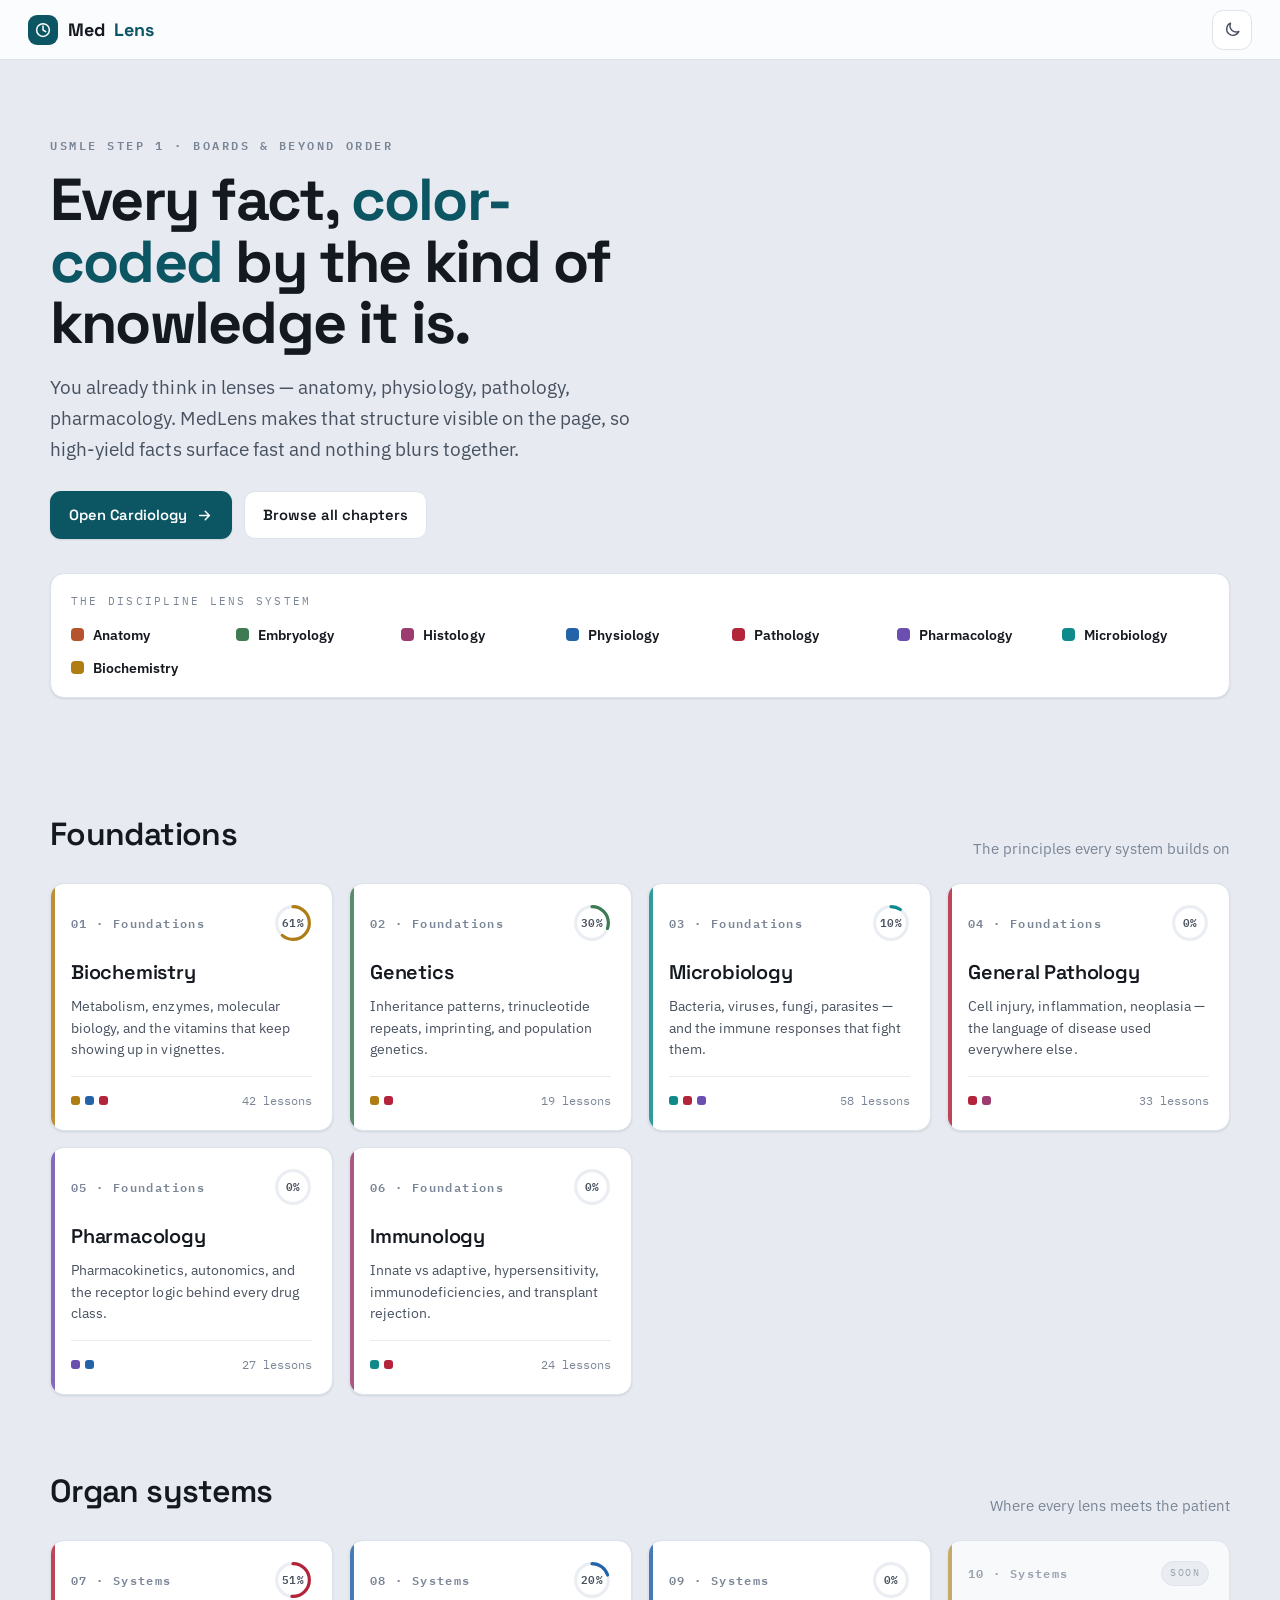
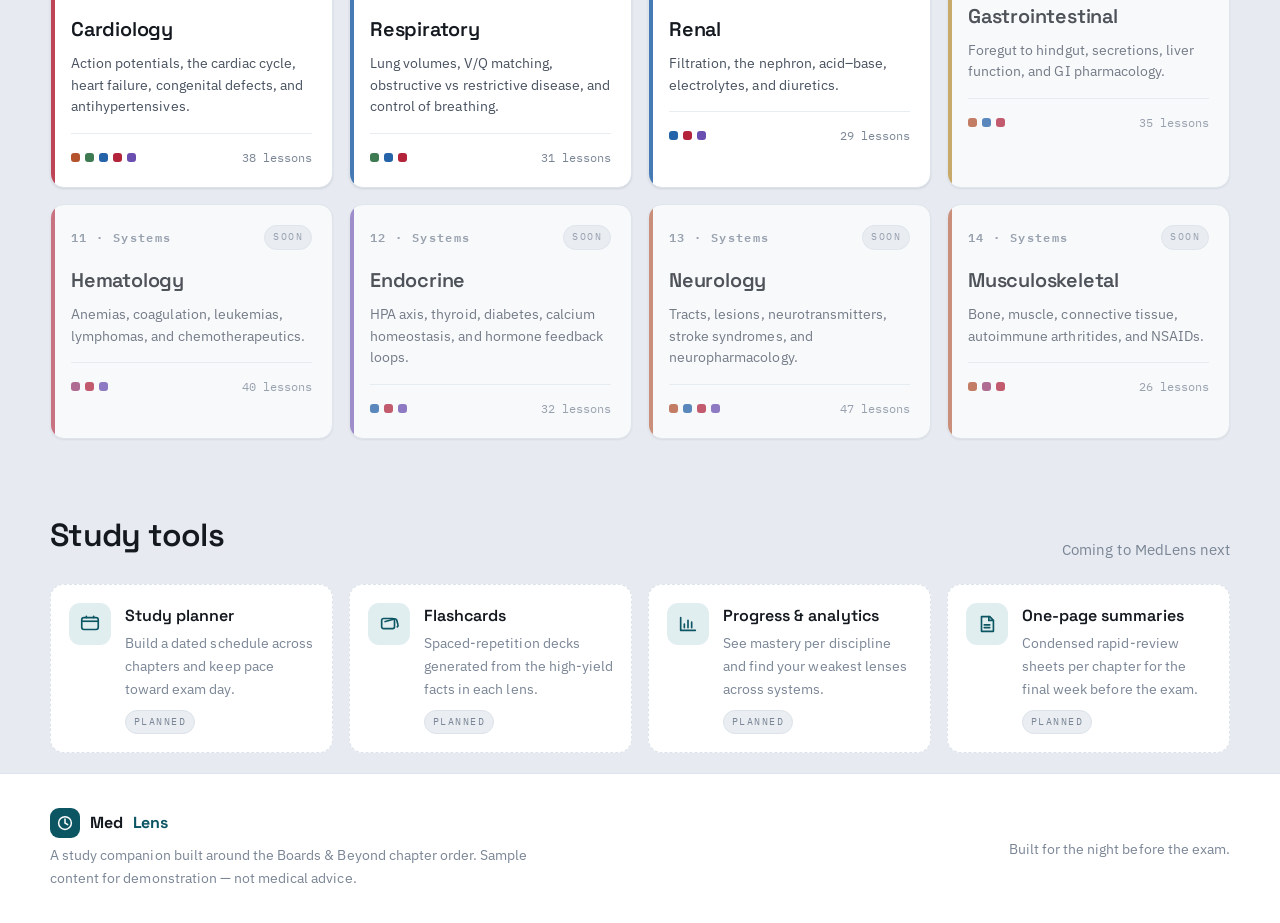
==== index.html @ 63e0695b "Add files via upload" ====
<!DOCTYPE html>
<html lang="en" data-theme="light">
<head>
<meta charset="UTF-8">
<meta name="viewport" content="width=device-width, initial-scale=1">
<title>MedLens — USMLE Step 1, organized by discipline</title>
<meta name="description" content="A Step 1 study system that color-codes every fact by discipline — anatomy, physiology, pathology, pharmacology — so you always know what kind of knowledge you're reading.">
<link rel="preconnect" href="https://fonts.googleapis.com">
<link rel="preconnect" href="https://fonts.gstatic.com" crossorigin>
<link href="https://fonts.googleapis.com/css2?family=Space+Grotesk:wght@500;600;700&family=IBM+Plex+Sans:wght@400;500;600;700&family=IBM+Plex+Mono:wght@400;500;600&display=swap" rel="stylesheet">
<link rel="stylesheet" href="styles.css">
</head>
<body>

<!-- top bar -->
<header class="topbar">
  <a class="brand" href="index.html">
    <span class="brand-mark" aria-hidden="true">
      <svg viewBox="0 0 24 24" fill="none"><circle cx="12" cy="12" r="8.5" stroke="currentColor" stroke-width="2"/><path d="M12 6.5V12l3.6 2.2" stroke="currentColor" stroke-width="2" stroke-linecap="round"/></svg>
    </span>
    Med<b>Lens</b>
  </a>
  <span class="topbar-spacer"></span>
  <button class="iconbtn" data-theme-toggle aria-label="Toggle dark mode">
    <svg class="moon" viewBox="0 0 24 24" fill="none"><path d="M20 14.5A8 8 0 0 1 9.5 4 8 8 0 1 0 20 14.5Z" stroke="currentColor" stroke-width="1.8" stroke-linejoin="round"/></svg>
    <svg class="sun" viewBox="0 0 24 24" fill="none"><circle cx="12" cy="12" r="4.2" stroke="currentColor" stroke-width="1.8"/><path d="M12 2.5v2.6M12 18.9v2.6M21.5 12h-2.6M5.1 12H2.5M18.7 5.3l-1.8 1.8M7.1 16.9l-1.8 1.8M18.7 18.7l-1.8-1.8M7.1 7.1 5.3 5.3" stroke="currentColor" stroke-width="1.8" stroke-linecap="round"/></svg>
  </button>
</header>

<main class="wrap">

  <!-- hero -->
  <section class="hero">
    <p class="eyebrow">USMLE Step 1 · Boards &amp; Beyond order</p>
    <h1>Every fact, <span class="hl">color-coded</span> by the kind of knowledge it is.</h1>
    <p class="lede">You already think in lenses — anatomy, physiology, pathology, pharmacology. MedLens makes that structure visible on the page, so high-yield facts surface fast and nothing blurs together.</p>
    <div class="hero-actions">
      <a class="btn btn-primary" href="cardiology.html">
        Open Cardiology
        <svg viewBox="0 0 24 24" fill="none"><path d="M5 12h14M13 6l6 6-6 6" stroke="currentColor" stroke-width="2" stroke-linecap="round" stroke-linejoin="round"/></svg>
      </a>
      <a class="btn btn-ghost" href="#systems">Browse all chapters</a>
    </div>

    <!-- the discipline legend: the system, stated once -->
    <div class="legend">
      <div class="legend-h">The discipline lens system</div>
      <div class="legend-grid">
        <span class="legend-item" style="--accent:var(--anatomy)"><i class="swatch"></i><b>Anatomy</b></span>
        <span class="legend-item" style="--accent:var(--embryo)"><i class="swatch"></i><b>Embryology</b></span>
        <span class="legend-item" style="--accent:var(--histo)"><i class="swatch"></i><b>Histology</b></span>
        <span class="legend-item" style="--accent:var(--physio)"><i class="swatch"></i><b>Physiology</b></span>
        <span class="legend-item" style="--accent:var(--patho)"><i class="swatch"></i><b>Pathology</b></span>
        <span class="legend-item" style="--accent:var(--pharm)"><i class="swatch"></i><b>Pharmacology</b></span>
        <span class="legend-item" style="--accent:var(--micro)"><i class="swatch"></i><b>Microbiology</b></span>
        <span class="legend-item" style="--accent:var(--biochem)"><i class="swatch"></i><b>Biochemistry</b></span>
      </div>
    </div>
  </section>

  <!-- foundations -->
  <section id="foundations">
    <div class="sec-head">
      <h2>Foundations</h2>
      <p>The principles every system builds on</p>
    </div>
    <div class="grid">

      <a class="chap" href="#" style="--accent:var(--biochem)">
        <div class="chap-top">
          <span class="chap-no">01 · Foundations</span>
          <svg class="ring" viewBox="0 0 36 36"><circle cx="18" cy="18" r="15.5" fill="none" stroke="var(--surface-3)" stroke-width="3"/><circle cx="18" cy="18" r="15.5" fill="none" stroke="var(--accent)" stroke-width="3" stroke-linecap="round" stroke-dasharray="97.4" stroke-dashoffset="38" transform="rotate(-90 18 18)"/><text x="18" y="21.5" text-anchor="middle">61%</text></svg>
        </div>
        <h3>Biochemistry</h3>
        <p class="desc">Metabolism, enzymes, molecular biology, and the vitamins that keep showing up in vignettes.</p>
        <div class="chap-meta">
          <span class="lens-ticks"><i class="tick" style="--c:var(--biochem)"></i><i class="tick" style="--c:var(--physio)"></i><i class="tick" style="--c:var(--patho)"></i></span>
          <span class="lessons">42 lessons</span>
        </div>
      </a>

      <a class="chap" href="#" style="--accent:var(--embryo)">
        <div class="chap-top">
          <span class="chap-no">02 · Foundations</span>
          <svg class="ring" viewBox="0 0 36 36"><circle cx="18" cy="18" r="15.5" fill="none" stroke="var(--surface-3)" stroke-width="3"/><circle cx="18" cy="18" r="15.5" fill="none" stroke="var(--accent)" stroke-width="3" stroke-linecap="round" stroke-dasharray="97.4" stroke-dashoffset="68" transform="rotate(-90 18 18)"/><text x="18" y="21.5" text-anchor="middle">30%</text></svg>
        </div>
        <h3>Genetics</h3>
        <p class="desc">Inheritance patterns, trinucleotide repeats, imprinting, and population genetics.</p>
        <div class="chap-meta">
          <span class="lens-ticks"><i class="tick" style="--c:var(--biochem)"></i><i class="tick" style="--c:var(--patho)"></i></span>
          <span class="lessons">19 lessons</span>
        </div>
      </a>

      <a class="chap" href="#" style="--accent:var(--micro)">
        <div class="chap-top">
          <span class="chap-no">03 · Foundations</span>
          <svg class="ring" viewBox="0 0 36 36"><circle cx="18" cy="18" r="15.5" fill="none" stroke="var(--surface-3)" stroke-width="3"/><circle cx="18" cy="18" r="15.5" fill="none" stroke="var(--accent)" stroke-width="3" stroke-linecap="round" stroke-dasharray="97.4" stroke-dashoffset="88" transform="rotate(-90 18 18)"/><text x="18" y="21.5" text-anchor="middle">10%</text></svg>
        </div>
        <h3>Microbiology</h3>
        <p class="desc">Bacteria, viruses, fungi, parasites — and the immune responses that fight them.</p>
        <div class="chap-meta">
          <span class="lens-ticks"><i class="tick" style="--c:var(--micro)"></i><i class="tick" style="--c:var(--patho)"></i><i class="tick" style="--c:var(--pharm)"></i></span>
          <span class="lessons">58 lessons</span>
        </div>
      </a>

      <a class="chap" href="#" style="--accent:var(--patho)">
        <div class="chap-top">
          <span class="chap-no">04 · Foundations</span>
          <svg class="ring" viewBox="0 0 36 36"><circle cx="18" cy="18" r="15.5" fill="none" stroke="var(--surface-3)" stroke-width="3"/><circle cx="18" cy="18" r="15.5" fill="none" stroke="var(--accent)" stroke-width="3" stroke-linecap="round" stroke-dasharray="97.4" stroke-dashoffset="97.4" transform="rotate(-90 18 18)"/><text x="18" y="21.5" text-anchor="middle">0%</text></svg>
        </div>
        <h3>General Pathology</h3>
        <p class="desc">Cell injury, inflammation, neoplasia — the language of disease used everywhere else.</p>
        <div class="chap-meta">
          <span class="lens-ticks"><i class="tick" style="--c:var(--patho)"></i><i class="tick" style="--c:var(--histo)"></i></span>
          <span class="lessons">33 lessons</span>
        </div>
      </a>

      <a class="chap" href="#" style="--accent:var(--pharm)">
        <div class="chap-top">
          <span class="chap-no">05 · Foundations</span>
          <svg class="ring" viewBox="0 0 36 36"><circle cx="18" cy="18" r="15.5" fill="none" stroke="var(--surface-3)" stroke-width="3"/><circle cx="18" cy="18" r="15.5" fill="none" stroke="var(--accent)" stroke-width="3" stroke-linecap="round" stroke-dasharray="97.4" stroke-dashoffset="97.4" transform="rotate(-90 18 18)"/><text x="18" y="21.5" text-anchor="middle">0%</text></svg>
        </div>
        <h3>Pharmacology</h3>
        <p class="desc">Pharmacokinetics, autonomics, and the receptor logic behind every drug class.</p>
        <div class="chap-meta">
          <span class="lens-ticks"><i class="tick" style="--c:var(--pharm)"></i><i class="tick" style="--c:var(--physio)"></i></span>
          <span class="lessons">27 lessons</span>
        </div>
      </a>

      <a class="chap" href="#" style="--accent:var(--histo)">
        <div class="chap-top">
          <span class="chap-no">06 · Foundations</span>
          <svg class="ring" viewBox="0 0 36 36"><circle cx="18" cy="18" r="15.5" fill="none" stroke="var(--surface-3)" stroke-width="3"/><circle cx="18" cy="18" r="15.5" fill="none" stroke="var(--accent)" stroke-width="3" stroke-linecap="round" stroke-dasharray="97.4" stroke-dashoffset="97.4" transform="rotate(-90 18 18)"/><text x="18" y="21.5" text-anchor="middle">0%</text></svg>
        </div>
        <h3>Immunology</h3>
        <p class="desc">Innate vs adaptive, hypersensitivity, immunodeficiencies, and transplant rejection.</p>
        <div class="chap-meta">
          <span class="lens-ticks"><i class="tick" style="--c:var(--micro)"></i><i class="tick" style="--c:var(--patho)"></i></span>
          <span class="lessons">24 lessons</span>
        </div>
      </a>

    </div>
  </section>

  <!-- organ systems -->
  <section id="systems">
    <div class="sec-head">
      <h2>Organ systems</h2>
      <p>Where every lens meets the patient</p>
    </div>
    <div class="grid">

      <a class="chap" href="cardiology.html" style="--accent:var(--patho)">
        <div class="chap-top">
          <span class="chap-no">07 · Systems</span>
          <svg class="ring" viewBox="0 0 36 36"><circle cx="18" cy="18" r="15.5" fill="none" stroke="var(--surface-3)" stroke-width="3"/><circle cx="18" cy="18" r="15.5" fill="none" stroke="var(--accent)" stroke-width="3" stroke-linecap="round" stroke-dasharray="97.4" stroke-dashoffset="48" transform="rotate(-90 18 18)"/><text x="18" y="21.5" text-anchor="middle">51%</text></svg>
        </div>
        <h3>Cardiology</h3>
        <p class="desc">Action potentials, the cardiac cycle, heart failure, congenital defects, and antihypertensives.</p>
        <div class="chap-meta">
          <span class="lens-ticks"><i class="tick" style="--c:var(--anatomy)"></i><i class="tick" style="--c:var(--embryo)"></i><i class="tick" style="--c:var(--physio)"></i><i class="tick" style="--c:var(--patho)"></i><i class="tick" style="--c:var(--pharm)"></i></span>
          <span class="lessons">38 lessons</span>
        </div>
      </a>

      <a class="chap" href="respiratory.html" style="--accent:var(--physio)">
        <div class="chap-top">
          <span class="chap-no">08 · Systems</span>
          <svg class="ring" viewBox="0 0 36 36"><circle cx="18" cy="18" r="15.5" fill="none" stroke="var(--surface-3)" stroke-width="3"/><circle cx="18" cy="18" r="15.5" fill="none" stroke="var(--accent)" stroke-width="3" stroke-linecap="round" stroke-dasharray="97.4" stroke-dashoffset="78" transform="rotate(-90 18 18)"/><text x="18" y="21.5" text-anchor="middle">20%</text></svg>
        </div>
        <h3>Respiratory</h3>
        <p class="desc">Lung volumes, V/Q matching, obstructive vs restrictive disease, and control of breathing.</p>
        <div class="chap-meta">
          <span class="lens-ticks"><i class="tick" style="--c:var(--embryo)"></i><i class="tick" style="--c:var(--physio)"></i><i class="tick" style="--c:var(--patho)"></i></span>
          <span class="lessons">31 lessons</span>
        </div>
      </a>

      <a class="chap" href="#" style="--accent:var(--physio)">
        <div class="chap-top">
          <span class="chap-no">09 · Systems</span>
          <svg class="ring" viewBox="0 0 36 36"><circle cx="18" cy="18" r="15.5" fill="none" stroke="var(--surface-3)" stroke-width="3"/><circle cx="18" cy="18" r="15.5" fill="none" stroke="var(--accent)" stroke-width="3" stroke-linecap="round" stroke-dasharray="97.4" stroke-dashoffset="97.4" transform="rotate(-90 18 18)"/><text x="18" y="21.5" text-anchor="middle">0%</text></svg>
        </div>
        <h3>Renal</h3>
        <p class="desc">Filtration, the nephron, acid–base, electrolytes, and diuretics.</p>
        <div class="chap-meta">
          <span class="lens-ticks"><i class="tick" style="--c:var(--physio)"></i><i class="tick" style="--c:var(--patho)"></i><i class="tick" style="--c:var(--pharm)"></i></span>
          <span class="lessons">29 lessons</span>
        </div>
      </a>

      <a class="chap soon" href="#" style="--accent:var(--biochem)">
        <div class="chap-top">
          <span class="chap-no">10 · Systems</span>
          <span class="badge-soon">Soon</span>
        </div>
        <h3>Gastrointestinal</h3>
        <p class="desc">Foregut to hindgut, secretions, liver function, and GI pharmacology.</p>
        <div class="chap-meta">
          <span class="lens-ticks"><i class="tick" style="--c:var(--anatomy)"></i><i class="tick" style="--c:var(--physio)"></i><i class="tick" style="--c:var(--patho)"></i></span>
          <span class="lessons">35 lessons</span>
        </div>
      </a>

      <a class="chap soon" href="#" style="--accent:var(--patho)">
        <div class="chap-top">
          <span class="chap-no">11 · Systems</span>
          <span class="badge-soon">Soon</span>
        </div>
        <h3>Hematology</h3>
        <p class="desc">Anemias, coagulation, leukemias, lymphomas, and chemotherapeutics.</p>
        <div class="chap-meta">
          <span class="lens-ticks"><i class="tick" style="--c:var(--histo)"></i><i class="tick" style="--c:var(--patho)"></i><i class="tick" style="--c:var(--pharm)"></i></span>
          <span class="lessons">40 lessons</span>
        </div>
      </a>

      <a class="chap soon" href="#" style="--accent:var(--pharm)">
        <div class="chap-top">
          <span class="chap-no">12 · Systems</span>
          <span class="badge-soon">Soon</span>
        </div>
        <h3>Endocrine</h3>
        <p class="desc">HPA axis, thyroid, diabetes, calcium homeostasis, and hormone feedback loops.</p>
        <div class="chap-meta">
          <span class="lens-ticks"><i class="tick" style="--c:var(--physio)"></i><i class="tick" style="--c:var(--patho)"></i><i class="tick" style="--c:var(--pharm)"></i></span>
          <span class="lessons">32 lessons</span>
        </div>
      </a>

      <a class="chap soon" href="#" style="--accent:var(--anatomy)">
        <div class="chap-top">
          <span class="chap-no">13 · Systems</span>
          <span class="badge-soon">Soon</span>
        </div>
        <h3>Neurology</h3>
        <p class="desc">Tracts, lesions, neurotransmitters, stroke syndromes, and neuropharmacology.</p>
        <div class="chap-meta">
          <span class="lens-ticks"><i class="tick" style="--c:var(--anatomy)"></i><i class="tick" style="--c:var(--physio)"></i><i class="tick" style="--c:var(--patho)"></i><i class="tick" style="--c:var(--pharm)"></i></span>
          <span class="lessons">47 lessons</span>
        </div>
      </a>

      <a class="chap soon" href="#" style="--accent:var(--anatomy)">
        <div class="chap-top">
          <span class="chap-no">14 · Systems</span>
          <span class="badge-soon">Soon</span>
        </div>
        <h3>Musculoskeletal</h3>
        <p class="desc">Bone, muscle, connective tissue, autoimmune arthritides, and NSAIDs.</p>
        <div class="chap-meta">
          <span class="lens-ticks"><i class="tick" style="--c:var(--anatomy)"></i><i class="tick" style="--c:var(--histo)"></i><i class="tick" style="--c:var(--patho)"></i></span>
          <span class="lessons">26 lessons</span>
        </div>
      </a>

    </div>
  </section>

  <!-- future tools -->
  <section id="tools">
    <div class="sec-head">
      <h2>Study tools</h2>
      <p>Coming to MedLens next</p>
    </div>
    <div class="grid">
      <div class="tool">
        <span class="tool-ic"><svg viewBox="0 0 24 24" fill="none"><rect x="3" y="5" width="18" height="13" rx="2.4" stroke="currentColor" stroke-width="1.8"/><path d="M3 9h18" stroke="currentColor" stroke-width="1.8"/><path d="M8 5V3.5M16 5V3.5" stroke="currentColor" stroke-width="1.8" stroke-linecap="round"/></svg></span>
        <div>
          <h4>Study planner</h4>
          <p>Build a dated schedule across chapters and keep pace toward exam day.</p>
          <span class="badge-soon">Planned</span>
        </div>
      </div>
      <div class="tool">
        <span class="tool-ic"><svg viewBox="0 0 24 24" fill="none"><rect x="4" y="6" width="14" height="11" rx="2" stroke="currentColor" stroke-width="1.8"/><path d="M7 9.5 18 6.5a2 2 0 0 1 2.5 1.4l1.3 5a2 2 0 0 1-1.4 2.5" stroke="currentColor" stroke-width="1.8"/></svg></span>
        <div>
          <h4>Flashcards</h4>
          <p>Spaced-repetition decks generated from the high-yield facts in each lens.</p>
          <span class="badge-soon">Planned</span>
        </div>
      </div>
      <div class="tool">
        <span class="tool-ic"><svg viewBox="0 0 24 24" fill="none"><path d="M4 19V5M4 19h16" stroke="currentColor" stroke-width="1.8" stroke-linecap="round"/><path d="M8 16v-4M12 16V8M16 16v-6" stroke="currentColor" stroke-width="1.8" stroke-linecap="round"/></svg></span>
        <div>
          <h4>Progress &amp; analytics</h4>
          <p>See mastery per discipline and find your weakest lenses across systems.</p>
          <span class="badge-soon">Planned</span>
        </div>
      </div>
      <div class="tool">
        <span class="tool-ic"><svg viewBox="0 0 24 24" fill="none"><path d="M6 4h9l4 4v12H6z" stroke="currentColor" stroke-width="1.8" stroke-linejoin="round"/><path d="M14 4v4h4M9 13h6M9 16h6" stroke="currentColor" stroke-width="1.8" stroke-linecap="round"/></svg></span>
        <div>
          <h4>One-page summaries</h4>
          <p>Condensed rapid-review sheets per chapter for the final week before the exam.</p>
          <span class="badge-soon">Planned</span>
        </div>
      </div>
    </div>
  </section>

</main>

<footer class="foot">
  <div class="wrap foot-in">
    <div>
      <a class="brand" href="index.html"><span class="brand-mark" aria-hidden="true"><svg viewBox="0 0 24 24" fill="none"><circle cx="12" cy="12" r="8.5" stroke="currentColor" stroke-width="2"/><path d="M12 6.5V12l3.6 2.2" stroke="currentColor" stroke-width="2" stroke-linecap="round"/></svg></span>Med<b>Lens</b></a>
      <p class="disclaim">A study companion built around the Boards &amp; Beyond chapter order. Sample content for demonstration — not medical advice.</p>
    </div>
    <p>Built for the night before the exam.</p>
  </div>
</footer>

<script src="app.js"></script>
</body>
</html>
---- styles.css ----
/* =========================================================================
   MEDLENS — USMLE Step 1 study system
   Design language: cool clinical clarity. Color encodes DISCIPLINE.
   Type: Space Grotesk (display) · IBM Plex Sans (read) · IBM Plex Mono (data)
   ========================================================================= */

/* ----------------------------- Tokens ---------------------------------- */
:root {
  --bg:        #e7ebf1;
  --surface:   #ffffff;
  --surface-2: #f3f6f9;
  --surface-3: #eaeef3;

  --ink:       #14181f;
  --ink-soft:  #48515f;
  --ink-faint: #7a8595;
  --line:      #dde3ea;
  --line-soft: #e8edf2;

  --brand:        #0c5563;   /* deep petrol/teal */
  --brand-bright: #0e7c8b;
  --brand-tint:   #e1eef0;

  /* Discipline hues — the systematic palette */
  --anatomy: #b5532f;
  --embryo:  #3e7a52;
  --histo:   #9b3b6e;
  --physio:  #2563a8;
  --patho:   #b3243b;
  --pharm:   #6b4fb0;
  --micro:   #0e8a8a;
  --biochem: #b07d14;

  /* Callout accents */
  --hy:      #c08a00;   /* high-yield gold  */
  --mnemo:   #6b4fb0;   /* mnemonic violet  */
  --clinical:#0e8a8a;   /* clinical teal    */
  --pitfall: #b3243b;   /* pitfall red      */

  --shadow-sm: 0 1px 2px rgba(20,24,31,.06), 0 1px 3px rgba(20,24,31,.05);
  --shadow-md: 0 4px 14px rgba(20,24,31,.08), 0 2px 6px rgba(20,24,31,.05);
  --shadow-lg: 0 18px 50px rgba(20,24,31,.16);

  --radius:    14px;
  --radius-sm: 9px;
  --radius-lg: 22px;

  --maxread: 720px;
  --header-h: 60px;

  --f-display: "Space Grotesk", system-ui, sans-serif;
  --f-body: "IBM Plex Sans", system-ui, -apple-system, sans-serif;
  --f-mono: "IBM Plex Mono", ui-monospace, monospace;
}

[data-theme="dark"] {
  --bg:        #0d1116;
  --surface:   #161c24;
  --surface-2: #1c232d;
  --surface-3: #232c37;

  --ink:       #e8edf3;
  --ink-soft:  #a9b4c2;
  --ink-faint: #6f7c8c;
  --line:      #29333f;
  --line-soft: #222b35;

  --brand:        #2bbfd0;
  --brand-bright: #4fd6e6;
  --brand-tint:   #16323a;

  --anatomy: #e3855f;
  --embryo:  #6fc086;
  --histo:   #d56fa3;
  --physio:  #6aa6e8;
  --patho:   #f0647c;
  --pharm:   #a78fe0;
  --micro:   #3fc4c4;
  --biochem: #e3b94e;

  --hy:      #e8b73e;
  --mnemo:   #a78fe0;
  --clinical:#3fc4c4;
  --pitfall: #f0647c;

  --shadow-sm: 0 1px 2px rgba(0,0,0,.4);
  --shadow-md: 0 6px 18px rgba(0,0,0,.45);
  --shadow-lg: 0 22px 60px rgba(0,0,0,.6);
}

/* ----------------------------- Reset ----------------------------------- */
*, *::before, *::after { box-sizing: border-box; }
* { margin: 0; }
html { -webkit-text-size-adjust: 100%; scroll-behavior: smooth; }
@media (prefers-reduced-motion: reduce) {
  html { scroll-behavior: auto; }
  *, *::before, *::after { animation-duration: .001ms !important; transition-duration: .001ms !important; }
}

body {
  font-family: var(--f-body);
  background: var(--bg);
  color: var(--ink);
  line-height: 1.65;
  font-size: 17px;
  letter-spacing: .002em;
  -webkit-font-smoothing: antialiased;
  text-rendering: optimizeLegibility;
  transition: background .35s ease, color .35s ease;
  scroll-padding-top: calc(var(--header-h) + 16px);
  overflow-x: hidden;
}

img, svg { max-width: 100%; display: block; }
a { color: inherit; }
::selection { background: color-mix(in srgb, var(--brand) 28%, transparent); }

:focus-visible {
  outline: 2.5px solid var(--brand-bright);
  outline-offset: 2px;
  border-radius: 4px;
}

/* ----------------------------- Layout shell ----------------------------- */
.wrap { width: min(100% - 40px, 1180px); margin-inline: auto; }
.read { max-width: var(--maxread); }

.eyebrow {
  font-family: var(--f-mono);
  font-size: .72rem;
  font-weight: 600;
  letter-spacing: .22em;
  text-transform: uppercase;
  color: var(--ink-faint);
}

/* ----------------------------- Top bar --------------------------------- */
.topbar {
  position: sticky; top: 0; z-index: 60;
  height: var(--header-h);
  display: flex; align-items: center; gap: 16px;
  padding-inline: clamp(16px, 4vw, 28px);
  background: color-mix(in srgb, var(--surface) 82%, transparent);
  backdrop-filter: saturate(1.4) blur(14px);
  -webkit-backdrop-filter: saturate(1.4) blur(14px);
  border-bottom: 1px solid var(--line);
}
.brand {
  display: flex; align-items: center; gap: 10px;
  text-decoration: none; color: var(--ink);
  font-family: var(--f-display); font-weight: 700;
  letter-spacing: -.01em; font-size: 1.12rem;
}
.brand-mark {
  width: 30px; height: 30px; flex: none;
  display: grid; place-items: center;
  border-radius: 9px;
  background: var(--brand); color: #fff;
}
.brand-mark svg { width: 18px; height: 18px; }
.brand b { color: var(--brand); font-weight: 700; }
.topbar .spacer, .topbar-spacer { margin-left: auto; }

.iconbtn {
  width: 40px; height: 40px; flex: none;
  display: grid; place-items: center;
  border: 1px solid var(--line);
  background: var(--surface);
  color: var(--ink-soft);
  border-radius: 11px; cursor: pointer;
  transition: background .2s, color .2s, border-color .2s, transform .15s;
}
.iconbtn:hover { color: var(--brand); border-color: color-mix(in srgb, var(--brand) 40%, var(--line)); }
.iconbtn:active { transform: scale(.94); }
.iconbtn svg { width: 19px; height: 19px; }
.sun { display: none; } [data-theme="dark"] .sun { display: block; }
[data-theme="dark"] .moon { display: none; }

.crumb {
  font-family: var(--f-mono); font-size: .8rem; color: var(--ink-faint);
  text-decoration: none; display: inline-flex; align-items: center; gap: 6px;
}
.crumb:hover { color: var(--brand); }
.crumb svg { width: 15px; height: 15px; }

/* ----------------------------- Buttons --------------------------------- */
.btn {
  display: inline-flex; align-items: center; gap: 8px;
  font-family: var(--f-display); font-weight: 600; font-size: .92rem;
  padding: 11px 18px; border-radius: 11px;
  border: 1px solid transparent; cursor: pointer; text-decoration: none;
  transition: transform .15s, box-shadow .2s, background .2s, border-color .2s;
}
.btn svg { width: 17px; height: 17px; }
.btn-primary { background: var(--brand); color: #fff; box-shadow: var(--shadow-sm); }
.btn-primary:hover { background: var(--brand-bright); transform: translateY(-1px); box-shadow: var(--shadow-md); }
.btn-ghost { background: var(--surface); color: var(--ink); border-color: var(--line); }
.btn-ghost:hover { border-color: color-mix(in srgb, var(--brand) 45%, var(--line)); color: var(--brand); }

/* =======================================================================
   HOME
   ===================================================================== */
.hero { padding: clamp(40px, 7vw, 76px) 0 clamp(28px, 4vw, 40px); }
.hero h1 {
  font-family: var(--f-display); font-weight: 700;
  font-size: clamp(2.2rem, 6vw, 3.7rem); line-height: 1.04;
  letter-spacing: -.03em; margin: 14px 0 0; max-width: 16ch;
}
.hero h1 .hl { color: var(--brand); }
.hero .lede {
  margin-top: 18px; max-width: 56ch; font-size: clamp(1.02rem, 2.4vw, 1.18rem);
  color: var(--ink-soft);
}
.hero-actions { margin-top: 26px; display: flex; flex-wrap: wrap; gap: 12px; }

/* discipline legend (the system, stated once) */
.legend {
  margin-top: 34px; padding: 18px 20px;
  background: var(--surface); border: 1px solid var(--line);
  border-radius: var(--radius); box-shadow: var(--shadow-sm);
}
.legend-h {
  font-family: var(--f-mono); font-size: .7rem; letter-spacing: .2em;
  text-transform: uppercase; color: var(--ink-faint); margin-bottom: 12px;
}
.legend-grid {
  display: grid; gap: 9px 18px;
  grid-template-columns: repeat(auto-fill, minmax(132px, 1fr));
}
.legend-item { display: flex; align-items: center; gap: 9px; font-size: .9rem; }
.swatch { width: 13px; height: 13px; border-radius: 4px; flex: none; background: var(--accent); }
.legend-item b { font-weight: 600; }

/* section heading */
.sec-head {
  display: flex; align-items: flex-end; justify-content: space-between;
  gap: 16px; margin: clamp(46px, 7vw, 70px) 0 22px;
}
.sec-head h2 {
  font-family: var(--f-display); font-weight: 600;
  font-size: clamp(1.4rem, 3.6vw, 2rem); letter-spacing: -.02em;
}
.sec-head p { color: var(--ink-faint); font-size: .92rem; }

/* chapter grid */
.grid {
  display: grid; gap: 16px;
  grid-template-columns: repeat(auto-fill, minmax(258px, 1fr));
}
.chap {
  position: relative; display: flex; flex-direction: column;
  background: var(--surface); border: 1px solid var(--line);
  border-radius: var(--radius); padding: 20px; text-decoration: none;
  color: var(--ink); box-shadow: var(--shadow-sm);
  transition: transform .18s, box-shadow .22s, border-color .22s;
  overflow: hidden;
}
.chap::before {
  content: ""; position: absolute; inset: 0 auto 0 0; width: 4px;
  background: var(--accent, var(--brand));
  opacity: .85;
}
.chap:hover { transform: translateY(-3px); box-shadow: var(--shadow-md);
  border-color: color-mix(in srgb, var(--accent, var(--brand)) 45%, var(--line)); }
.chap.soon { cursor: default; opacity: .72; }
.chap.soon:hover { transform: none; box-shadow: var(--shadow-sm); border-color: var(--line); }

.chap-top { display: flex; align-items: center; justify-content: space-between; }
.chap-no {
  font-family: var(--f-mono); font-size: .72rem; font-weight: 600;
  letter-spacing: .12em; color: var(--ink-faint);
}
.ring { width: 38px; height: 38px; flex: none; }
.ring text { font-family: var(--f-mono); font-size: 10px; font-weight: 600; fill: var(--ink-soft); }
.chap h3 {
  font-family: var(--f-display); font-weight: 600; font-size: 1.24rem;
  letter-spacing: -.01em; margin: 14px 0 6px;
}
.chap .desc { font-size: .9rem; color: var(--ink-soft); line-height: 1.5; }
.chap-meta {
  margin-top: 16px; padding-top: 14px; border-top: 1px solid var(--line-soft);
  display: flex; align-items: center; justify-content: space-between; gap: 10px;
}
.lens-ticks { display: flex; gap: 5px; }
.tick { width: 9px; height: 9px; border-radius: 3px; background: var(--c); }
.lessons { font-family: var(--f-mono); font-size: .74rem; color: var(--ink-faint); }
.badge-soon {
  font-family: var(--f-mono); font-size: .64rem; letter-spacing: .14em;
  text-transform: uppercase; padding: 3px 8px; border-radius: 999px;
  background: var(--surface-3); color: var(--ink-faint); border: 1px solid var(--line);
}

/* future tools row */
.tool {
  display: flex; gap: 14px; align-items: flex-start;
  background: var(--surface); border: 1px dashed var(--line);
  border-radius: var(--radius); padding: 18px;
}
.tool-ic {
  width: 42px; height: 42px; flex: none; border-radius: 11px;
  display: grid; place-items: center; color: var(--brand);
  background: var(--brand-tint);
}
.tool-ic svg { width: 22px; height: 22px; }
.tool h4 { font-family: var(--f-display); font-weight: 600; font-size: 1rem; }
.tool p { font-size: .86rem; color: var(--ink-faint); margin-top: 3px; }
.tool .badge-soon { margin-top: 9px; display: inline-block; }

/* =======================================================================
   CHAPTER PAGE
   ===================================================================== */
.chapthead {
  background:
    radial-gradient(120% 140% at 0% 0%, color-mix(in srgb, var(--brand) 16%, var(--surface)) 0%, var(--surface) 52%);
  border-bottom: 1px solid var(--line);
  padding: clamp(26px, 5vw, 42px) 0 0;
}
.chapthead .eyebrow { color: var(--brand); }
.chapthead h1 {
  font-family: var(--f-display); font-weight: 700;
  font-size: clamp(2rem, 6vw, 3.2rem); letter-spacing: -.03em;
  margin: 8px 0 0; line-height: 1.05;
}
.chapthead .sub { margin-top: 12px; max-width: 60ch; color: var(--ink-soft); }
.chap-stats { display: flex; flex-wrap: wrap; gap: 22px; margin-top: 22px; }
.stat .n { font-family: var(--f-display); font-weight: 700; font-size: 1.5rem; line-height: 1; }
.stat .l { font-family: var(--f-mono); font-size: .68rem; letter-spacing: .14em;
  text-transform: uppercase; color: var(--ink-faint); margin-top: 5px; }

.progress-line {
  margin-top: 26px; height: 6px; border-radius: 999px; overflow: hidden;
  background: var(--surface-3);
}
.progress-line i { display: block; height: 100%; background: var(--brand); border-radius: 999px; }
.progress-cap { font-family: var(--f-mono); font-size: .72rem; color: var(--ink-faint); margin-top: 8px; padding-bottom: 22px; }

/* filter chips */
.filterbar {
  position: sticky; top: var(--header-h); z-index: 40;
  background: color-mix(in srgb, var(--surface) 86%, transparent);
  backdrop-filter: blur(12px); -webkit-backdrop-filter: blur(12px);
  border-bottom: 1px solid var(--line);
}
.chips {
  display: flex; gap: 9px; overflow-x: auto; padding: 12px 0;
  scrollbar-width: none;
}
.chips::-webkit-scrollbar { display: none; }
.chip {
  flex: none; display: inline-flex; align-items: center; gap: 7px;
  font-family: var(--f-mono); font-size: .76rem; font-weight: 500;
  letter-spacing: .03em; padding: 7px 13px; border-radius: 999px;
  border: 1px solid var(--line); background: var(--surface);
  color: var(--ink-soft); cursor: pointer; white-space: nowrap;
  transition: background .18s, color .18s, border-color .18s;
}
.chip .dot { width: 9px; height: 9px; border-radius: 3px; background: var(--accent, var(--brand)); }
.chip:hover { border-color: color-mix(in srgb, var(--accent, var(--brand)) 50%, var(--line)); }
.chip[aria-pressed="true"] {
  background: color-mix(in srgb, var(--accent, var(--brand)) 14%, var(--surface));
  border-color: color-mix(in srgb, var(--accent, var(--brand)) 55%, var(--line));
  color: var(--ink);
}
.chip.all[aria-pressed="true"] { background: var(--brand); color: #fff; border-color: var(--brand); }

/* chapter body: content + sticky toc */
.chapbody { display: grid; grid-template-columns: 1fr; gap: 36px; padding: 34px 0 90px; }
@media (min-width: 1000px) {
  .chapbody { grid-template-columns: 230px 1fr; gap: 48px; align-items: start; }
  .toc { position: sticky; top: calc(var(--header-h) + 62px); }
}

.toc-h {
  font-family: var(--f-mono); font-size: .68rem; letter-spacing: .18em;
  text-transform: uppercase; color: var(--ink-faint); margin-bottom: 12px;
}
.toc ol { list-style: none; padding: 0; display: flex; flex-direction: column; gap: 2px; }
.toc a {
  display: block; text-decoration: none; color: var(--ink-soft);
  font-size: .9rem; padding: 7px 12px; border-radius: 9px;
  border-left: 2px solid transparent; transition: background .15s, color .15s;
}
.toc a:hover { background: var(--surface-2); color: var(--ink); }
.toc a.active { color: var(--brand); background: var(--brand-tint); border-left-color: var(--brand); font-weight: 600; }
.toc-mobile-toggle { display: none; }

@media (max-width: 999px) {
  .toc {
    border: 1px solid var(--line); border-radius: var(--radius);
    background: var(--surface); overflow: hidden;
  }
  .toc-mobile-toggle {
    display: flex; align-items: center; justify-content: space-between;
    width: 100%; background: none; border: 0; cursor: pointer;
    padding: 15px 18px; color: var(--ink); font-family: var(--f-display);
    font-weight: 600; font-size: 1rem;
  }
  .toc-mobile-toggle svg { width: 18px; height: 18px; transition: transform .2s; }
  .toc[data-open="false"] .toc-inner { display: none; }
  .toc[data-open="true"] .toc-mobile-toggle svg { transform: rotate(180deg); }
  .toc-inner { padding: 0 10px 12px; }
  .toc-h { display: none; }
}

/* ----------------------- TOPIC (case file) ----------------------------- */
.topic { scroll-margin-top: calc(var(--header-h) + 70px); }
.topic + .topic { margin-top: 56px; }

.topic-head { border-bottom: 2px solid var(--line); padding-bottom: 14px; margin-bottom: 22px; }
.topic-kicker {
  font-family: var(--f-mono); font-size: .72rem; font-weight: 600;
  letter-spacing: .16em; text-transform: uppercase; color: var(--brand);
}
.topic-head h2 {
  font-family: var(--f-display); font-weight: 600;
  font-size: clamp(1.5rem, 4vw, 2.05rem); letter-spacing: -.02em; margin-top: 6px;
}
.lensmap { display: flex; flex-wrap: wrap; gap: 6px; margin-top: 12px; }
.lensmap span {
  font-family: var(--f-mono); font-size: .66rem; letter-spacing: .06em;
  padding: 3px 9px; border-radius: 999px;
  background: color-mix(in srgb, var(--c) 14%, var(--surface));
  color: color-mix(in srgb, var(--c) 78%, var(--ink));
  border: 1px solid color-mix(in srgb, var(--c) 35%, var(--line));
}

/* "At a glance" must-know box */
.glance {
  background: var(--surface); border: 1px solid var(--line);
  border-radius: var(--radius); box-shadow: var(--shadow-sm);
  padding: 18px 20px; margin-bottom: 24px;
  border-top: 3px solid var(--brand);
}
.glance-h {
  display: flex; align-items: center; gap: 8px; font-family: var(--f-display);
  font-weight: 600; font-size: .95rem; color: var(--brand); margin-bottom: 10px;
}
.glance-h svg { width: 17px; height: 17px; }
.glance ul { list-style: none; padding: 0; display: grid; gap: 8px; }
.glance li { display: flex; gap: 10px; font-size: .95rem; }
.glance li::before {
  content: ""; flex: none; width: 7px; height: 7px; margin-top: 8px;
  border-radius: 2px; background: var(--brand);
}

/* ------------------- LENS BLOCK (the signature) ------------------------ */
.lens {
  --accent: var(--brand);
  position: relative; background: var(--surface);
  border: 1px solid var(--line); border-radius: var(--radius);
  padding: 22px 24px 24px; margin-bottom: 18px;
  box-shadow: var(--shadow-sm); overflow: hidden;
  transition: opacity .25s, filter .25s;
}
.lens::before {
  content: ""; position: absolute; inset: 0 auto 0 0; width: 5px;
  background: var(--accent);
}
.lens.anatomy  { --accent: var(--anatomy); }
.lens.embryo   { --accent: var(--embryo); }
.lens.histo    { --accent: var(--histo); }
.lens.physio   { --accent: var(--physio); }
.lens.patho    { --accent: var(--patho); }
.lens.pharm    { --accent: var(--pharm); }
.lens.micro    { --accent: var(--micro); }
.lens.biochem  { --accent: var(--biochem); }

.lens-label {
  display: inline-flex; align-items: center; gap: 8px;
  font-family: var(--f-mono); font-size: .72rem; font-weight: 600;
  letter-spacing: .16em; text-transform: uppercase;
  color: var(--accent); margin-bottom: 12px;
}
.lens-label .pin { width: 11px; height: 11px; border-radius: 3px; background: var(--accent); }
.lens h4 {
  font-family: var(--f-display); font-weight: 600; font-size: 1.18rem;
  letter-spacing: -.01em; margin-bottom: 8px;
}
.lens p { color: var(--ink-soft); margin-bottom: 12px; max-width: 68ch; }
.lens p:last-child { margin-bottom: 0; }
.lens strong { color: var(--ink); font-weight: 600; }

/* dim when filtered out */
.lens.dim { opacity: .28; filter: grayscale(.5); }

/* key term highlight (the "highlighter") */
.key {
  background: color-mix(in srgb, var(--accent, var(--brand)) 20%, transparent);
  color: var(--ink); font-weight: 600; padding: 0 4px; border-radius: 4px;
  box-decoration-break: clone; -webkit-box-decoration-break: clone;
}
.hy-term {
  background: color-mix(in srgb, var(--hy) 26%, transparent);
  color: var(--ink); font-weight: 600; padding: 0 4px; border-radius: 4px;
  box-decoration-break: clone; -webkit-box-decoration-break: clone;
}
.lab { font-family: var(--f-mono); font-size: .92em; font-weight: 500;
  background: var(--surface-2); padding: 1px 6px; border-radius: 6px; border: 1px solid var(--line-soft); white-space: nowrap; }

/* lists inside lenses */
.lens ul.tidy { list-style: none; padding: 0; display: grid; gap: 9px; margin: 4px 0 14px; }
.lens ul.tidy li { display: flex; gap: 11px; color: var(--ink-soft); }
.lens ul.tidy li::before {
  content: ""; flex: none; width: 6px; height: 6px; margin-top: 9px;
  border-radius: 50%; background: var(--accent);
}
.lens ul.tidy li b, .lens ul.tidy li strong { color: var(--ink); }

/* compare table */
.compare { width: 100%; border-collapse: collapse; margin: 6px 0 8px; font-size: .92rem; }
.compare th, .compare td { text-align: left; padding: 10px 12px; border-bottom: 1px solid var(--line-soft); }
.compare thead th {
  font-family: var(--f-mono); font-size: .68rem; letter-spacing: .1em;
  text-transform: uppercase; color: var(--ink-faint); border-bottom: 1px solid var(--line);
}
.compare tbody th { font-weight: 600; color: var(--ink); width: 38%; }
.compare td { color: var(--ink-soft); }
.compare-scroll { overflow-x: auto; -webkit-overflow-scrolling: touch; margin: 0 -4px; padding: 0 4px; }

/* ----------------------- CALLOUTS -------------------------------------- */
.call {
  --c: var(--brand);
  position: relative; border-radius: var(--radius-sm);
  padding: 15px 17px 15px 48px; margin: 16px 0;
  background: color-mix(in srgb, var(--c) 9%, var(--surface));
  border: 1px solid color-mix(in srgb, var(--c) 30%, var(--line));
}
.call .ic {
  position: absolute; left: 15px; top: 15px; width: 20px; height: 20px;
  color: var(--c);
}
.call .ic svg { width: 20px; height: 20px; }
.call-t {
  font-family: var(--f-display); font-weight: 600; font-size: .82rem;
  letter-spacing: .04em; text-transform: uppercase; color: var(--c); margin-bottom: 4px;
}
.call p { color: var(--ink-soft); margin: 0; font-size: .94rem; max-width: none; }
.call strong { color: var(--ink); }
.call.hy       { --c: var(--hy); }
.call.mnemonic { --c: var(--mnemo); }
.call.clinical { --c: var(--clinical); }
.call.pitfall  { --c: var(--pitfall); }

/* buzzword chip row */
.buzz { display: flex; flex-wrap: wrap; gap: 8px; margin: 14px 0 4px; }
.buzz b {
  font-family: var(--f-mono); font-size: .76rem; font-weight: 500;
  padding: 5px 11px; border-radius: 8px;
  background: var(--ink); color: var(--surface);
  letter-spacing: .01em;
}
[data-theme="dark"] .buzz b { background: var(--surface-3); color: var(--ink); border: 1px solid var(--line); }

/* ----------------------- FIGURE / DIAGRAM ------------------------------ */
.figure {
  margin: 18px 0; background: var(--surface-2);
  border: 1px solid var(--line); border-radius: var(--radius); overflow: hidden;
}
.figure .canvas { padding: 18px 16px 6px; }
.figure svg { margin-inline: auto; width: 100%; height: auto; }
.figure figcaption {
  padding: 12px 18px 16px; font-size: .84rem; color: var(--ink-faint);
  border-top: 1px solid var(--line-soft); display: flex; gap: 8px; align-items: baseline;
}
.figure figcaption b { font-family: var(--f-mono); font-size: .66rem; letter-spacing: .14em;
  text-transform: uppercase; color: var(--brand); flex: none; }

/* diagram text helpers (used inside inline svg) — sized large so they stay
   legible after the SVG scales down on small screens */
.dlabel { font-family: var(--f-mono); font-size: 14px; fill: var(--ink-soft); }
.dlabel-b { font-family: var(--f-mono); font-size: 15px; font-weight: 600; fill: var(--ink); }
.dnum { font-family: var(--f-display); font-size: 19px; font-weight: 700; fill: var(--ink); }
.daxis { font-family: var(--f-mono); font-size: 13px; fill: var(--ink-faint); letter-spacing: .03em; }

/* reveal on scroll */
.reveal { opacity: 0; transform: translateY(14px); transition: opacity .6s ease, transform .6s ease; }
.reveal.in { opacity: 1; transform: none; }

/* ----------------------- FOOTER ---------------------------------------- */
.foot {
  border-top: 1px solid var(--line); background: var(--surface);
  padding: 34px 0; margin-top: 20px;
}
.foot-in { display: flex; flex-wrap: wrap; gap: 18px; align-items: center; justify-content: space-between; }
.foot p { color: var(--ink-faint); font-size: .85rem; }
.foot .brand { font-size: 1rem; }
.disclaim { font-size: .78rem; color: var(--ink-faint); max-width: 60ch; margin-top: 6px; }

/* page-load stagger */
.stagger > * { animation: rise .55s cubic-bezier(.2,.7,.2,1) backwards; }
.stagger > *:nth-child(1){animation-delay:.02s}
.stagger > *:nth-child(2){animation-delay:.07s}
.stagger > *:nth-child(3){animation-delay:.12s}
.stagger > *:nth-child(4){animation-delay:.17s}
@keyframes rise { from { opacity: 0; transform: translateY(12px); } }

/* small screens */
@media (max-width: 560px) {
  body { font-size: 16px; }
  .wrap { width: min(100% - 32px, 1180px); }
  .lens { padding: 18px 18px 20px; }
  .call { padding: 14px 15px 14px 44px; }
  .chap-stats { gap: 16px; }
}
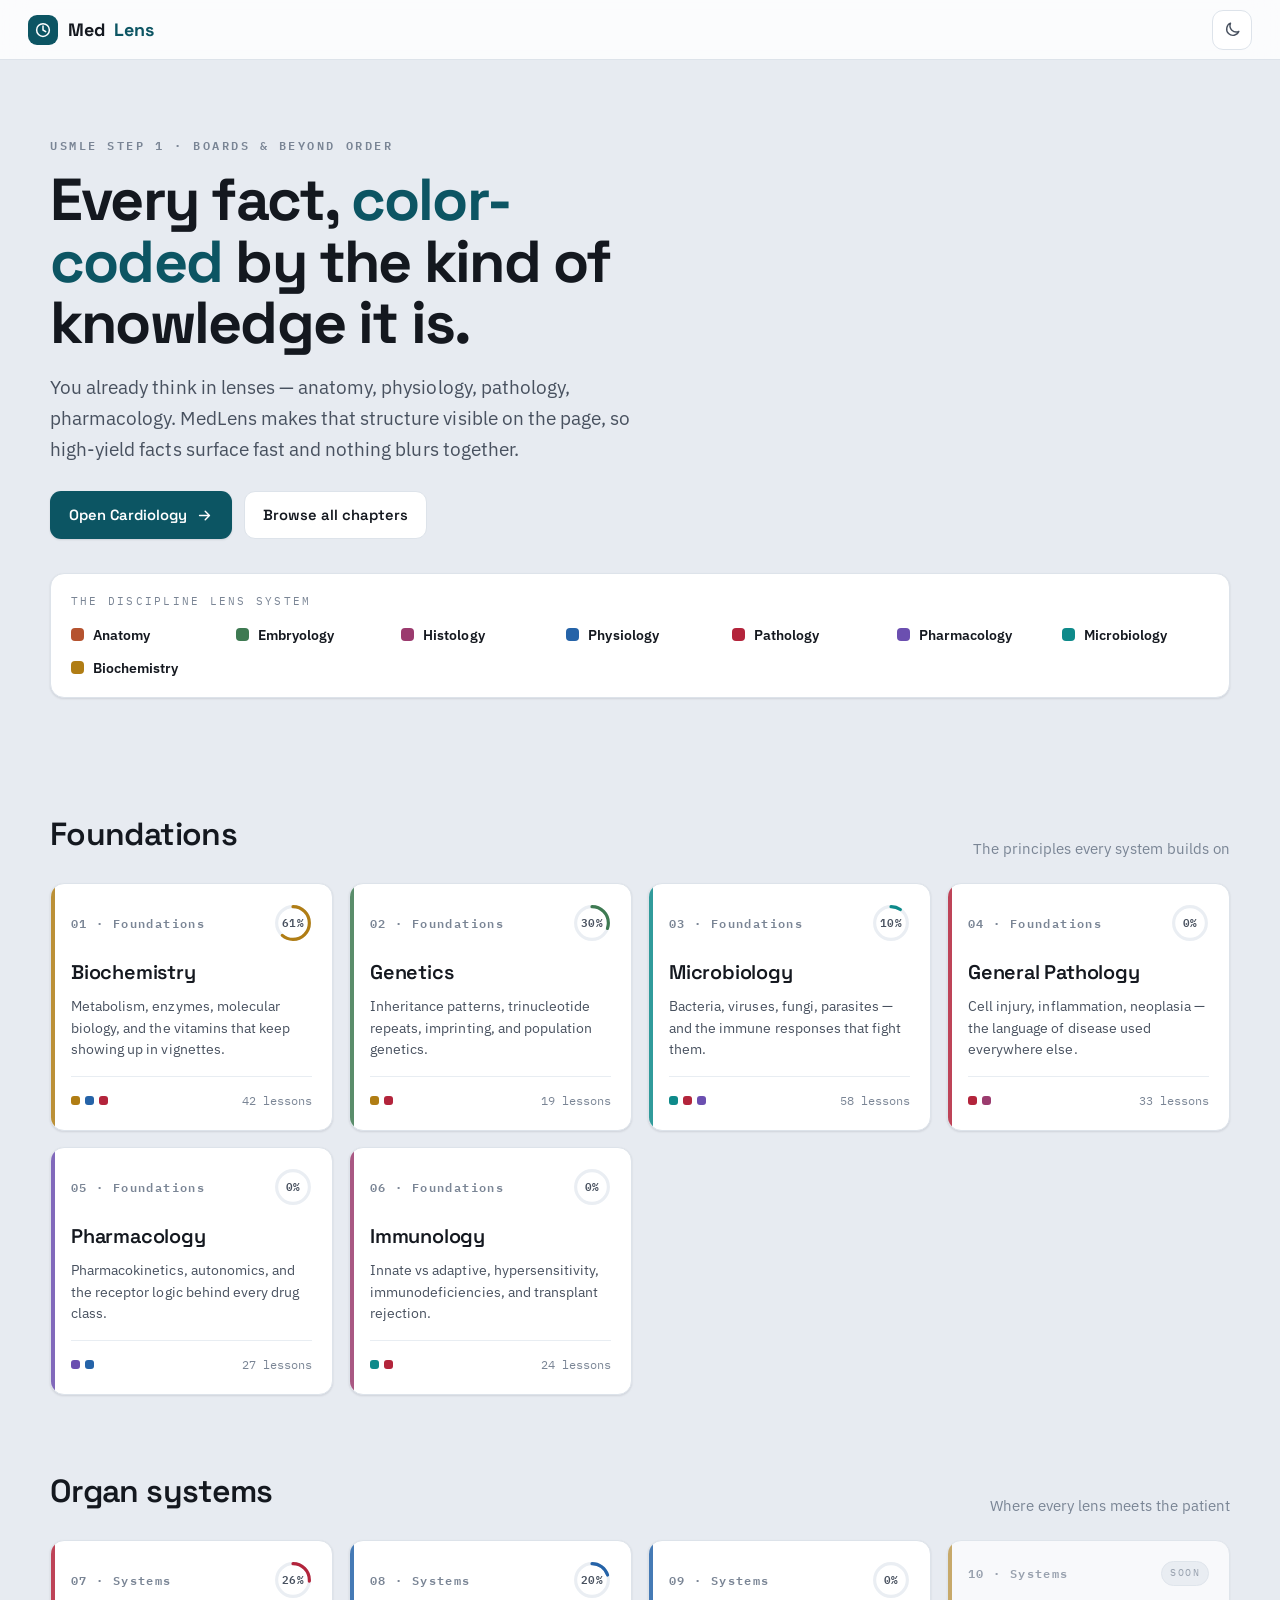
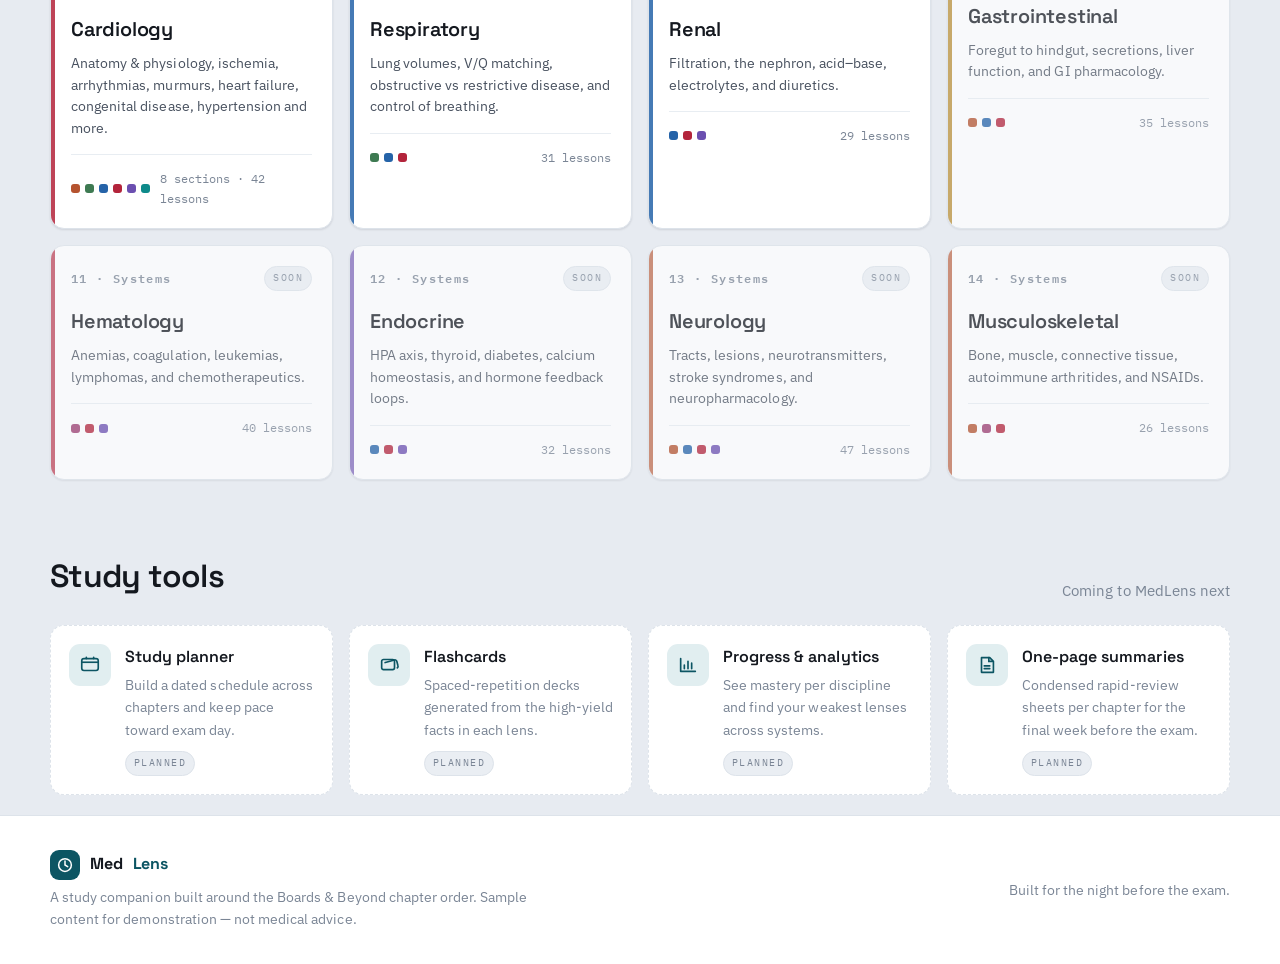
==== commit 624f631e: "Add files via upload" ====
--- a/index.html
+++ b/index.html
@@ -158,13 +158,13 @@
       <a class="chap" href="cardiology.html" style="--accent:var(--patho)">
         <div class="chap-top">
           <span class="chap-no">07 · Systems</span>
-          <svg class="ring" viewBox="0 0 36 36"><circle cx="18" cy="18" r="15.5" fill="none" stroke="var(--surface-3)" stroke-width="3"/><circle cx="18" cy="18" r="15.5" fill="none" stroke="var(--accent)" stroke-width="3" stroke-linecap="round" stroke-dasharray="97.4" stroke-dashoffset="48" transform="rotate(-90 18 18)"/><text x="18" y="21.5" text-anchor="middle">51%</text></svg>
+          <svg class="ring" viewBox="0 0 36 36"><circle cx="18" cy="18" r="15.5" fill="none" stroke="var(--surface-3)" stroke-width="3"/><circle cx="18" cy="18" r="15.5" fill="none" stroke="var(--accent)" stroke-width="3" stroke-linecap="round" stroke-dasharray="97.4" stroke-dashoffset="72" transform="rotate(-90 18 18)"/><text x="18" y="21.5" text-anchor="middle">26%</text></svg>
         </div>
         <h3>Cardiology</h3>
-        <p class="desc">Action potentials, the cardiac cycle, heart failure, congenital defects, and antihypertensives.</p>
-        <div class="chap-meta">
-          <span class="lens-ticks"><i class="tick" style="--c:var(--anatomy)"></i><i class="tick" style="--c:var(--embryo)"></i><i class="tick" style="--c:var(--physio)"></i><i class="tick" style="--c:var(--patho)"></i><i class="tick" style="--c:var(--pharm)"></i></span>
-          <span class="lessons">38 lessons</span>
+        <p class="desc">Anatomy &amp; physiology, ischemia, arrhythmias, murmurs, heart failure, congenital disease, hypertension and more.</p>
+        <div class="chap-meta">
+          <span class="lens-ticks"><i class="tick" style="--c:var(--anatomy)"></i><i class="tick" style="--c:var(--embryo)"></i><i class="tick" style="--c:var(--physio)"></i><i class="tick" style="--c:var(--patho)"></i><i class="tick" style="--c:var(--pharm)"></i><i class="tick" style="--c:var(--micro)"></i></span>
+          <span class="lessons">8 sections · 42 lessons</span>
         </div>
       </a>
 
--- a/styles.css
+++ b/styles.css
@@ -602,3 +602,96 @@
   .call { padding: 14px 15px 14px 44px; }
   .chap-stats { gap: 16px; }
 }
+
+/* ============================================================
+   SYLLABUS HUB  (chapter → sections → lessons)
+   ============================================================ */
+.syllabus-intro {
+  display: flex; align-items: flex-start; gap: 11px;
+  background: var(--brand-tint); border: 1px solid color-mix(in srgb, var(--brand) 22%, var(--line));
+  border-radius: var(--radius); padding: 13px 16px; margin-bottom: 26px;
+  color: var(--ink-soft); font-size: .9rem; line-height: 1.5;
+}
+.syllabus-intro svg { width: 18px; height: 18px; flex: none; color: var(--brand); margin-top: 2px; }
+.syllabus-intro b { color: var(--ink); font-weight: 600; }
+
+.lsec {
+  background: var(--surface); border: 1px solid var(--line);
+  border-radius: var(--radius); box-shadow: var(--shadow-sm);
+  overflow: hidden; scroll-margin-top: calc(var(--header-h) + 70px);
+}
+.lsec + .lsec { margin-top: 18px; }
+.lsec-head {
+  position: relative; display: flex; align-items: center; gap: 13px;
+  padding: 17px 20px 16px; border-bottom: 1px solid var(--line-soft);
+  background: linear-gradient(180deg, color-mix(in srgb, var(--accent) 5%, var(--surface)), var(--surface));
+}
+.lsec-num {
+  font-family: var(--f-mono); font-weight: 600; font-size: .8rem; letter-spacing: .06em;
+  color: var(--accent); flex: none;
+  background: color-mix(in srgb, var(--accent) 13%, var(--surface));
+  border: 1px solid color-mix(in srgb, var(--accent) 38%, var(--line));
+  padding: 5px 10px; border-radius: 8px; min-width: 42px; text-align: center;
+}
+.lsec-titles { display: flex; flex-direction: column; gap: 1px; min-width: 0; }
+.lsec-title {
+  font-family: var(--f-display); font-weight: 600; font-size: 1.1rem;
+  letter-spacing: -.01em; color: var(--ink);
+}
+.lsec-sub { font-family: var(--f-mono); font-size: .7rem; color: var(--ink-faint); letter-spacing: .03em; }
+.lensbar {
+  display: flex; gap: 2px; height: 7px; margin-left: auto; flex: none;
+  width: clamp(80px, 18vw, 150px);
+}
+.lensbar i { flex: 1; background: var(--seg, var(--brand)); border-radius: 2px; }
+
+.lrow {
+  display: flex; align-items: center; gap: 13px;
+  padding: 12px 20px; border-top: 1px solid var(--line-soft);
+  color: var(--ink); text-decoration: none; transition: background .14s;
+}
+.lsec-head + .lrow { border-top: none; }
+.lrow:hover { background: var(--surface-2); }
+.lrow-ticks { display: flex; gap: 3px; flex: none; }
+.lrow-ticks i { width: 3px; height: 19px; border-radius: 2px; background: var(--brand); }
+.lrow-title { font-weight: 500; font-size: .95rem; line-height: 1.3; flex: 1; min-width: 0; }
+.lrow-state {
+  font-family: var(--f-mono); font-size: .6rem; letter-spacing: .12em; text-transform: uppercase;
+  padding: 3px 8px; border-radius: 999px; flex: none; white-space: nowrap;
+}
+.lrow-state.done { color: var(--embryo); background: color-mix(in srgb, var(--embryo) 15%, transparent); }
+.lrow-state.prog { color: var(--hy);    background: color-mix(in srgb, var(--hy) 18%, transparent); }
+.lrow-state.new  { color: var(--ink-faint); background: var(--surface-3); }
+.lrow-arrow { width: 15px; height: 15px; color: var(--ink-faint); flex: none; transition: transform .14s, color .14s; }
+.lrow:hover .lrow-arrow { transform: translateX(2px); color: var(--brand); }
+
+/* filter dimming on the hub */
+.lrow.dim { opacity: .3; }
+.lrow.dim .lrow-ticks i { filter: grayscale(.65); }
+.lsec.dim-sec { opacity: .48; }
+.lsec.dim-sec .lensbar i { filter: grayscale(.55); }
+
+@media (max-width: 560px) {
+  .lsec-head { flex-wrap: wrap; padding: 14px 14px 13px; }
+  .lensbar { margin-left: 0; order: 3; width: 100%; flex-basis: 100%; }
+  .lrow { padding: 11px 14px; gap: 11px; }
+  .lrow-state { display: none; }
+  .lrow-title { font-size: .92rem; }
+}
+
+/* lesson prev / next navigation */
+.lesson-nav { display: grid; grid-template-columns: 1fr 1fr; gap: 14px; margin-top: 44px; }
+.lnav {
+  display: flex; flex-direction: column; gap: 3px;
+  padding: 16px 18px; border: 1px solid var(--line); border-radius: var(--radius);
+  background: var(--surface); text-decoration: none; box-shadow: var(--shadow-sm);
+  transition: border-color .15s, transform .15s;
+}
+.lnav:hover { border-color: color-mix(in srgb, var(--brand) 45%, var(--line)); transform: translateY(-1px); }
+.lnav.next { text-align: right; }
+.lnav-k { font-family: var(--f-mono); font-size: .64rem; letter-spacing: .14em; text-transform: uppercase; color: var(--ink-faint); }
+.lnav-t { font-family: var(--f-display); font-weight: 600; font-size: 1.02rem; color: var(--ink); letter-spacing: -.01em; }
+@media (max-width: 560px) {
+  .lesson-nav { grid-template-columns: 1fr; }
+  .lnav.next { text-align: left; }
+}
